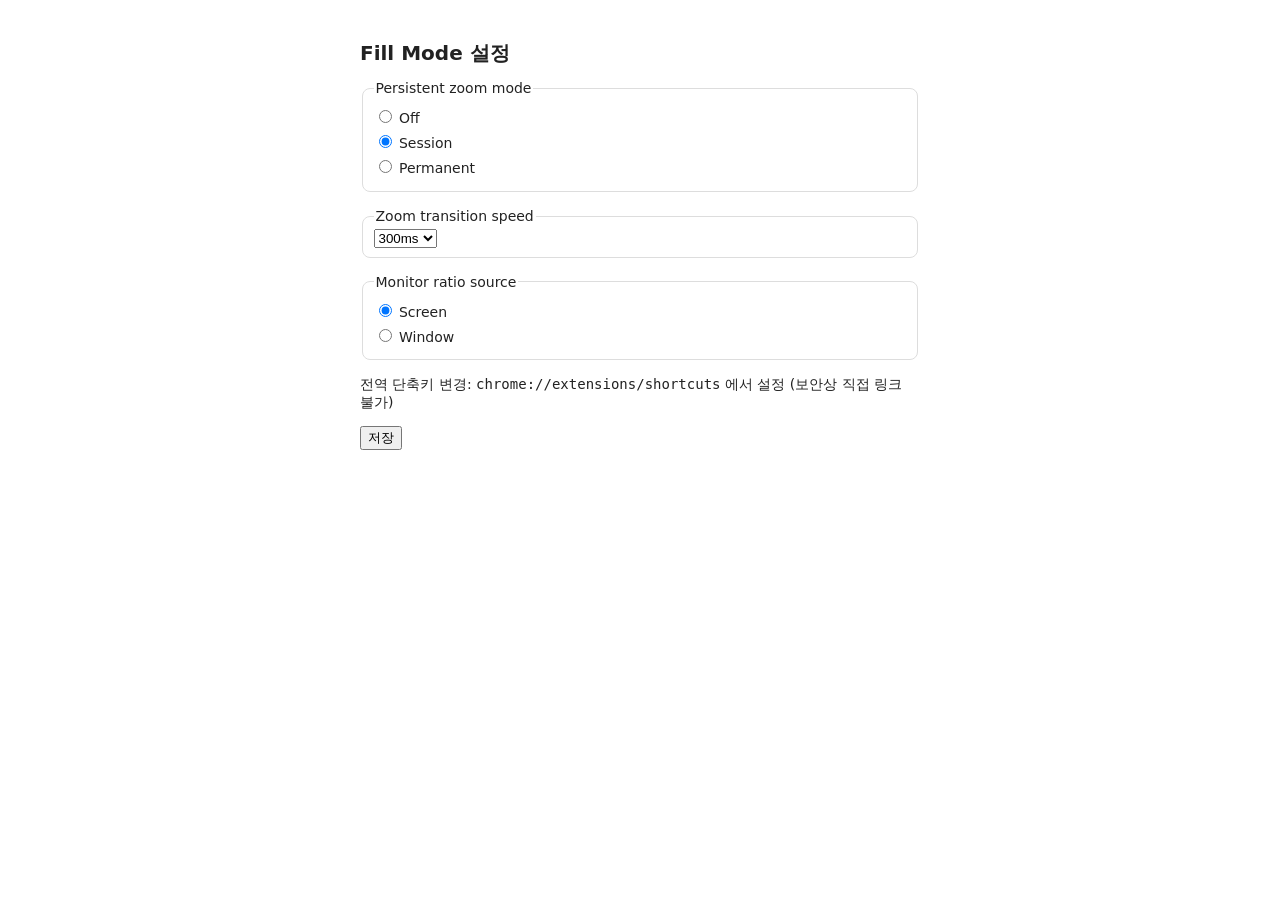
==== src/options/options.html @ ae08876c "* First commit" ====
<!DOCTYPE html>
<html lang="ko">
<head>
  <meta charset="UTF-8" />
  <title>Fill Mode 설정</title>
  <style>
    body {
      max-width: 560px;
      margin: 40px auto;
      font-family: system-ui, -apple-system, sans-serif;
      font-size: 14px;
      color: #222;
    }
    h1 { font-size: 20px; }
    fieldset { margin-bottom: 16px; border: 1px solid #ddd; border-radius: 8px; }
    label { display: block; margin: 6px 0; }
    #status { color: #2e7d32; }
  </style>
</head>
<body>
  <h1>Fill Mode 설정</h1>

  <fieldset>
    <legend>Persistent zoom mode</legend>
    <label><input type="radio" name="persistence" value="off" /> Off</label>
    <label><input type="radio" name="persistence" value="session" checked /> Session</label>
    <label><input type="radio" name="persistence" value="permanent" /> Permanent</label>
  </fieldset>

  <fieldset>
    <legend>Zoom transition speed</legend>
    <select id="transition-speed">
      <option value="0">0ms</option>
      <option value="150">150ms</option>
      <option value="300" selected>300ms</option>
      <option value="500">500ms</option>
    </select>
  </fieldset>

  <fieldset>
    <legend>Monitor ratio source</legend>
    <label><input type="radio" name="ratio-source" value="screen" checked /> Screen</label>
    <label><input type="radio" name="ratio-source" value="window" /> Window</label>
  </fieldset>

  <p>
    전역 단축키 변경:
    <code>chrome://extensions/shortcuts</code> 에서 설정 (보안상 직접 링크 불가)
  </p>

  <button id="save">저장</button>
  <span id="status"></span>

  <script src="options.js"></script>
</body>
</html>
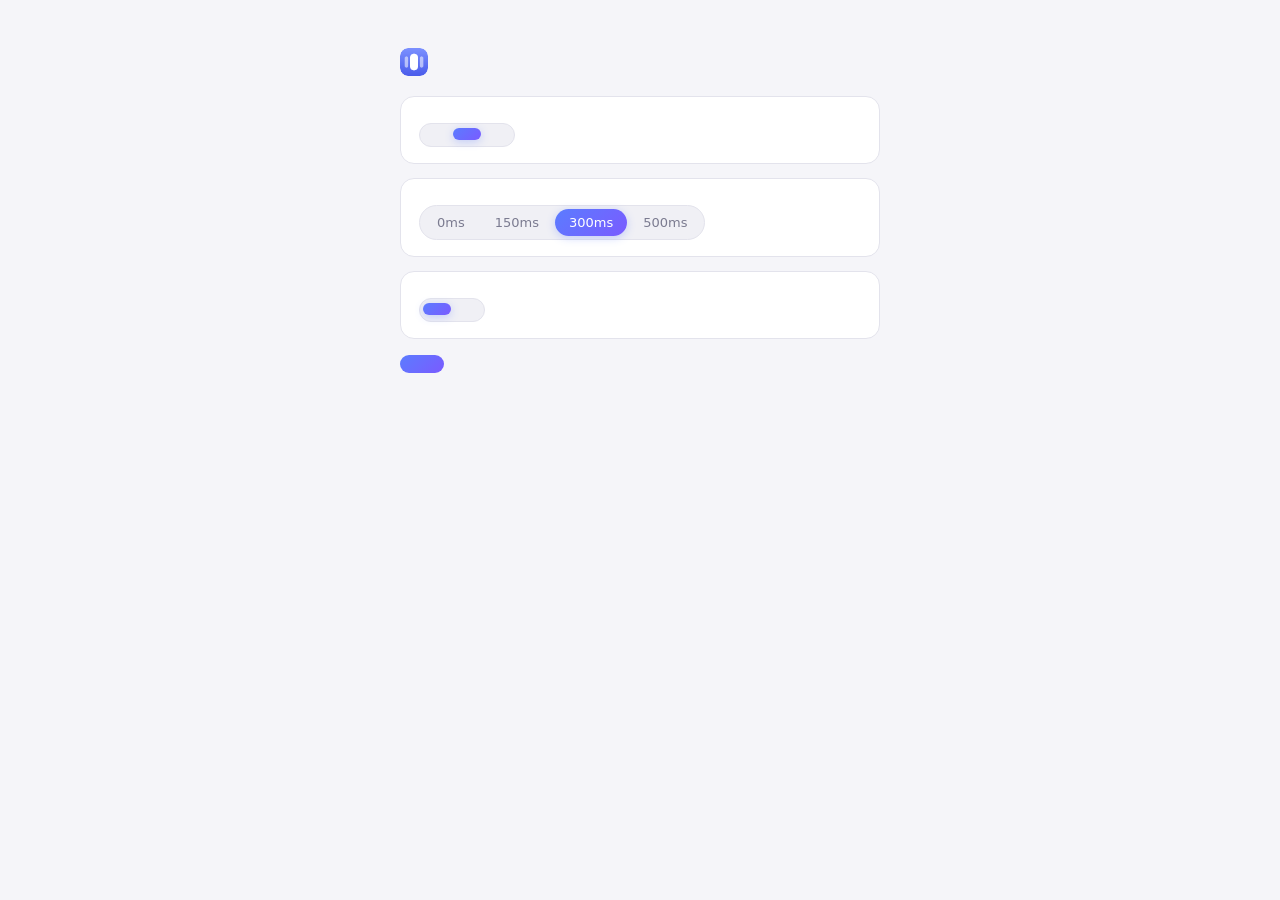
==== commit c714cfe0: "* Change UI" ====
--- a/src/options/options.html
+++ b/src/options/options.html
@@ -1,55 +1,56 @@
 <!DOCTYPE html>
-<html lang="ko">
+<html>
 <head>
   <meta charset="UTF-8" />
-  <title>Fill Mode 설정</title>
-  <style>
-    body {
-      max-width: 560px;
-      margin: 40px auto;
-      font-family: system-ui, -apple-system, sans-serif;
-      font-size: 14px;
-      color: #222;
-    }
-    h1 { font-size: 20px; }
-    fieldset { margin-bottom: 16px; border: 1px solid #ddd; border-radius: 8px; }
-    label { display: block; margin: 6px 0; }
-    #status { color: #2e7d32; }
-  </style>
+  <title>Fill Mode</title>
+  <link rel="stylesheet" href="options.css" />
 </head>
 <body>
-  <h1>Fill Mode 설정</h1>
+  <main>
+    <header>
+      <img src="/icons/icon48.png" alt="" width="28" height="28" />
+      <h1 id="page-title" data-i18n="optionsTitle"></h1>
+    </header>
 
-  <fieldset>
-    <legend>Persistent zoom mode</legend>
-    <label><input type="radio" name="persistence" value="off" /> Off</label>
-    <label><input type="radio" name="persistence" value="session" checked /> Session</label>
-    <label><input type="radio" name="persistence" value="permanent" /> Permanent</label>
-  </fieldset>
+    <section class="card">
+      <h2 data-i18n="persistence"></h2>
+      <div class="segmented" role="radiogroup">
+        <label><input type="radio" name="persistence" value="off" />
+          <span data-i18n="persistOff"></span></label>
+        <label><input type="radio" name="persistence" value="session" checked />
+          <span data-i18n="persistSession"></span></label>
+        <label><input type="radio" name="persistence" value="permanent" />
+          <span data-i18n="persistPermanent"></span></label>
+      </div>
+    </section>
 
-  <fieldset>
-    <legend>Zoom transition speed</legend>
-    <select id="transition-speed">
-      <option value="0">0ms</option>
-      <option value="150">150ms</option>
-      <option value="300" selected>300ms</option>
-      <option value="500">500ms</option>
-    </select>
-  </fieldset>
+    <section class="card">
+      <h2 data-i18n="transitionSpeed"></h2>
+      <div class="segmented" role="radiogroup">
+        <label><input type="radio" name="transition-speed" value="0" /><span>0ms</span></label>
+        <label><input type="radio" name="transition-speed" value="150" /><span>150ms</span></label>
+        <label><input type="radio" name="transition-speed" value="300" checked /><span>300ms</span></label>
+        <label><input type="radio" name="transition-speed" value="500" /><span>500ms</span></label>
+      </div>
+    </section>
 
-  <fieldset>
-    <legend>Monitor ratio source</legend>
-    <label><input type="radio" name="ratio-source" value="screen" checked /> Screen</label>
-    <label><input type="radio" name="ratio-source" value="window" /> Window</label>
-  </fieldset>
+    <section class="card">
+      <h2 data-i18n="ratioSource"></h2>
+      <div class="segmented" role="radiogroup">
+        <label><input type="radio" name="ratio-source" value="screen" checked />
+          <span data-i18n="ratioScreen"></span></label>
+        <label><input type="radio" name="ratio-source" value="window" />
+          <span data-i18n="ratioWindow"></span></label>
+      </div>
+    </section>
 
-  <p>
-    전역 단축키 변경:
-    <code>chrome://extensions/shortcuts</code> 에서 설정 (보안상 직접 링크 불가)
-  </p>
+    <p class="note" data-i18n="shortcutsNote"></p>
 
-  <button id="save">저장</button>
-  <span id="status"></span>
+    <div class="actions">
+      <button id="save" class="primary" data-i18n="save"></button>
+      <span id="status" role="status"></span>
+    </div>
+  </main>
 
   <script src="options.js"></script>
 </body>
--- a/src/options/options.css
+++ b/src/options/options.css
@@ -0,0 +1,153 @@
+:root {
+  --bg: #f5f5f9;
+  --card: #ffffff;
+  --card-2: #f0f0f5;
+  --border: #e3e3ec;
+  --text: #24242e;
+  --muted: #7b7b90;
+  --accent: #5b7cff;
+  --accent-2: #7a5bff;
+  --accent-grad: linear-gradient(135deg, var(--accent), var(--accent-2));
+  --radius: 14px;
+}
+
+@media (prefers-color-scheme: dark) {
+  :root {
+    --bg: #14141a;
+    --card: #1e1e27;
+    --card-2: #26262f;
+    --border: #30303d;
+    --text: #f1f1f6;
+    --muted: #8d8da1;
+  }
+}
+
+* {
+  box-sizing: border-box;
+}
+
+body {
+  margin: 0;
+  font-family: system-ui, -apple-system, "Segoe UI", sans-serif;
+  font-size: 14px;
+  color: var(--text);
+  background: var(--bg);
+  -webkit-font-smoothing: antialiased;
+}
+
+main {
+  max-width: 520px;
+  margin: 48px auto;
+  padding: 0 20px;
+}
+
+header {
+  display: flex;
+  align-items: center;
+  gap: 10px;
+  margin-bottom: 20px;
+}
+
+header img {
+  border-radius: 8px;
+}
+
+h1 {
+  margin: 0;
+  font-size: 19px;
+  font-weight: 700;
+}
+
+.card {
+  padding: 16px 18px;
+  margin-bottom: 14px;
+  border-radius: var(--radius);
+  background: var(--card);
+  border: 1px solid var(--border);
+}
+
+h2 {
+  margin: 0 0 10px;
+  font-size: 13px;
+  font-weight: 600;
+  color: var(--muted);
+}
+
+/* segmented control */
+
+.segmented {
+  display: inline-flex;
+  padding: 3px;
+  gap: 2px;
+  border-radius: 999px;
+  background: var(--card-2);
+  border: 1px solid var(--border);
+}
+
+.segmented label {
+  position: relative;
+  cursor: pointer;
+}
+
+.segmented input {
+  position: absolute;
+  opacity: 0;
+  pointer-events: none;
+}
+
+.segmented span {
+  display: inline-block;
+  padding: 6px 14px;
+  border-radius: 999px;
+  font-size: 13px;
+  color: var(--muted);
+  transition: color 0.15s ease, background 0.15s ease;
+}
+
+.segmented label:hover span {
+  color: var(--text);
+}
+
+.segmented input:checked + span {
+  background: var(--accent-grad);
+  color: #fff;
+  box-shadow: 0 2px 8px rgba(91, 124, 255, 0.3);
+}
+
+.segmented input:focus-visible + span {
+  outline: 2px solid var(--accent);
+  outline-offset: 2px;
+}
+
+.note {
+  margin: 16px 2px;
+  font-size: 12.5px;
+  color: var(--muted);
+}
+
+.actions {
+  display: flex;
+  align-items: center;
+  gap: 12px;
+}
+
+button.primary {
+  padding: 9px 22px;
+  border-radius: 999px;
+  border: none;
+  background: var(--accent-grad);
+  color: #fff;
+  font-size: 13px;
+  font-weight: 600;
+  cursor: pointer;
+  transition: filter 0.15s ease;
+}
+
+button.primary:hover {
+  filter: brightness(1.1);
+}
+
+#status {
+  font-size: 13px;
+  color: #34a853;
+}
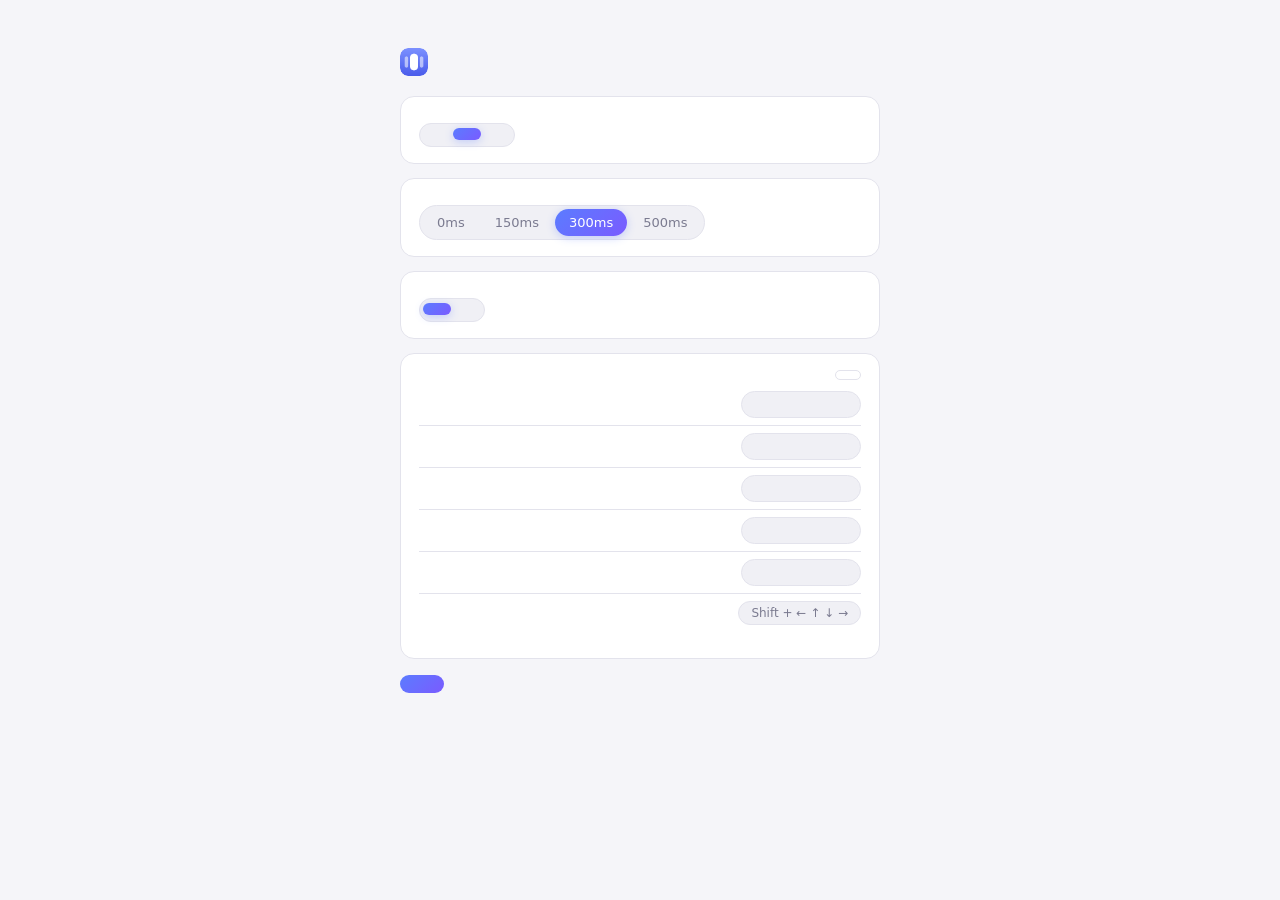
==== commit 6eadb6b0: "* Add pan control, in-page shortcuts with HUD, key remapping, ratio labels - 위치 이동(pan): 팝업 D-pad + " ====
--- a/src/options/options.html
+++ b/src/options/options.html
@@ -44,6 +44,38 @@
       </div>
     </section>
 
+    <section class="card">
+      <div class="card-head">
+        <h2 data-i18n="shortcuts"></h2>
+        <button id="keys-default" class="ghost" data-i18n="resetDefaults"></button>
+      </div>
+      <div class="shortcut-row">
+        <span data-i18n="scToggle"></span>
+        <input class="key-input" data-action="toggle" readonly />
+      </div>
+      <div class="shortcut-row">
+        <span data-i18n="cmdCyclePreset"></span>
+        <input class="key-input" data-action="cycle" readonly />
+      </div>
+      <div class="shortcut-row">
+        <span data-i18n="cmdDecreaseZoom"></span>
+        <input class="key-input" data-action="zoomOut" readonly />
+      </div>
+      <div class="shortcut-row">
+        <span data-i18n="cmdIncreaseZoom"></span>
+        <input class="key-input" data-action="zoomIn" readonly />
+      </div>
+      <div class="shortcut-row">
+        <span data-i18n="panReset"></span>
+        <input class="key-input" data-action="panReset" readonly />
+      </div>
+      <div class="shortcut-row">
+        <span data-i18n="pan"></span>
+        <kbd>Shift + ← ↑ ↓ →</kbd>
+      </div>
+      <p class="note in-card" data-i18n="shortcutsFullscreenNote"></p>
+    </section>
+
     <p class="note" data-i18n="shortcutsNote"></p>
 
     <div class="actions">
--- a/src/options/options.css
+++ b/src/options/options.css
@@ -119,12 +119,88 @@
   outline-offset: 2px;
 }
 
+/* shortcuts */
+
+.card-head {
+  display: flex;
+  align-items: center;
+  justify-content: space-between;
+  margin-bottom: 4px;
+}
+
+.card-head h2 {
+  margin: 0;
+}
+
+.shortcut-row {
+  display: flex;
+  align-items: center;
+  justify-content: space-between;
+  padding: 7px 0;
+  border-bottom: 1px solid var(--border);
+}
+
+.shortcut-row:last-of-type {
+  border-bottom: none;
+}
+
+.key-input {
+  width: 120px;
+  padding: 5px 10px;
+  text-align: center;
+  border-radius: 999px;
+  border: 1px solid var(--border);
+  background: var(--card-2);
+  color: var(--text);
+  font-size: 12.5px;
+  font-family: inherit;
+  cursor: pointer;
+  caret-color: transparent;
+  outline: none;
+  transition: border-color 0.15s ease;
+}
+
+.key-input:focus {
+  border-color: var(--accent);
+}
+
+kbd {
+  padding: 4px 12px;
+  border-radius: 999px;
+  border: 1px solid var(--border);
+  background: var(--card-2);
+  color: var(--muted);
+  font-size: 12px;
+  font-family: inherit;
+}
+
+button.ghost {
+  padding: 4px 12px;
+  border-radius: 999px;
+  border: 1px solid var(--border);
+  background: transparent;
+  color: var(--muted);
+  font-size: 12px;
+  cursor: pointer;
+  transition: color 0.15s ease, border-color 0.15s ease;
+}
+
+button.ghost:hover {
+  color: var(--text);
+  border-color: var(--accent);
+}
+
 .note {
   margin: 16px 2px;
   font-size: 12.5px;
   color: var(--muted);
 }
 
+.note.in-card {
+  margin: 10px 0 0;
+  font-size: 12px;
+}
+
 .actions {
   display: flex;
   align-items: center;
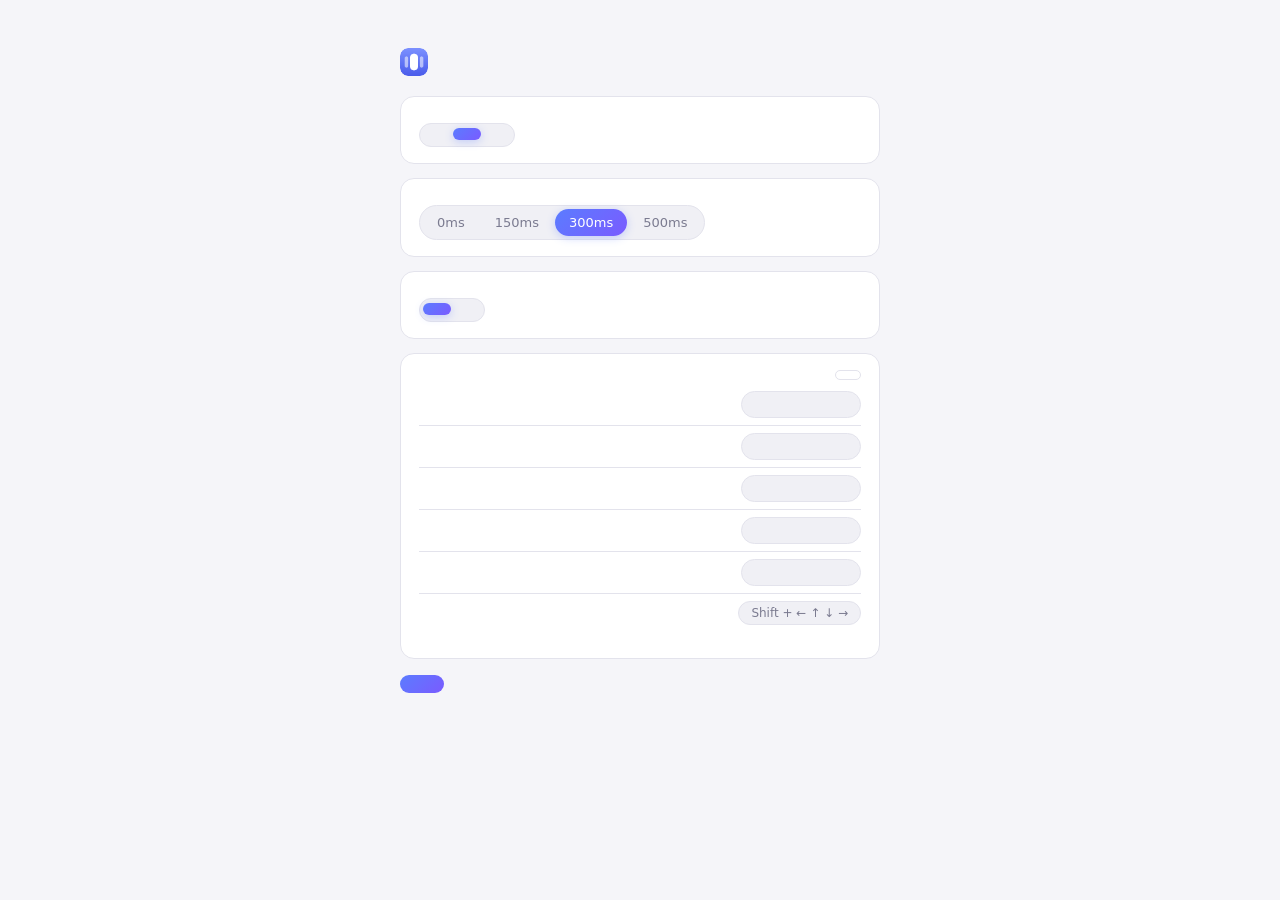
==== commit 590e04d4: "* Use physical key codes (e.code) so shortcuts work under Korean IME 한글 자판에서는 e.key가 'ㅋ' 등 조합 문자로 들어" ====
--- a/src/options/options.html
+++ b/src/options/options.html
@@ -84,6 +84,7 @@
     </div>
   </main>
 
+  <script src="../common/keys.js"></script>
   <script src="options.js"></script>
 </body>
 </html>
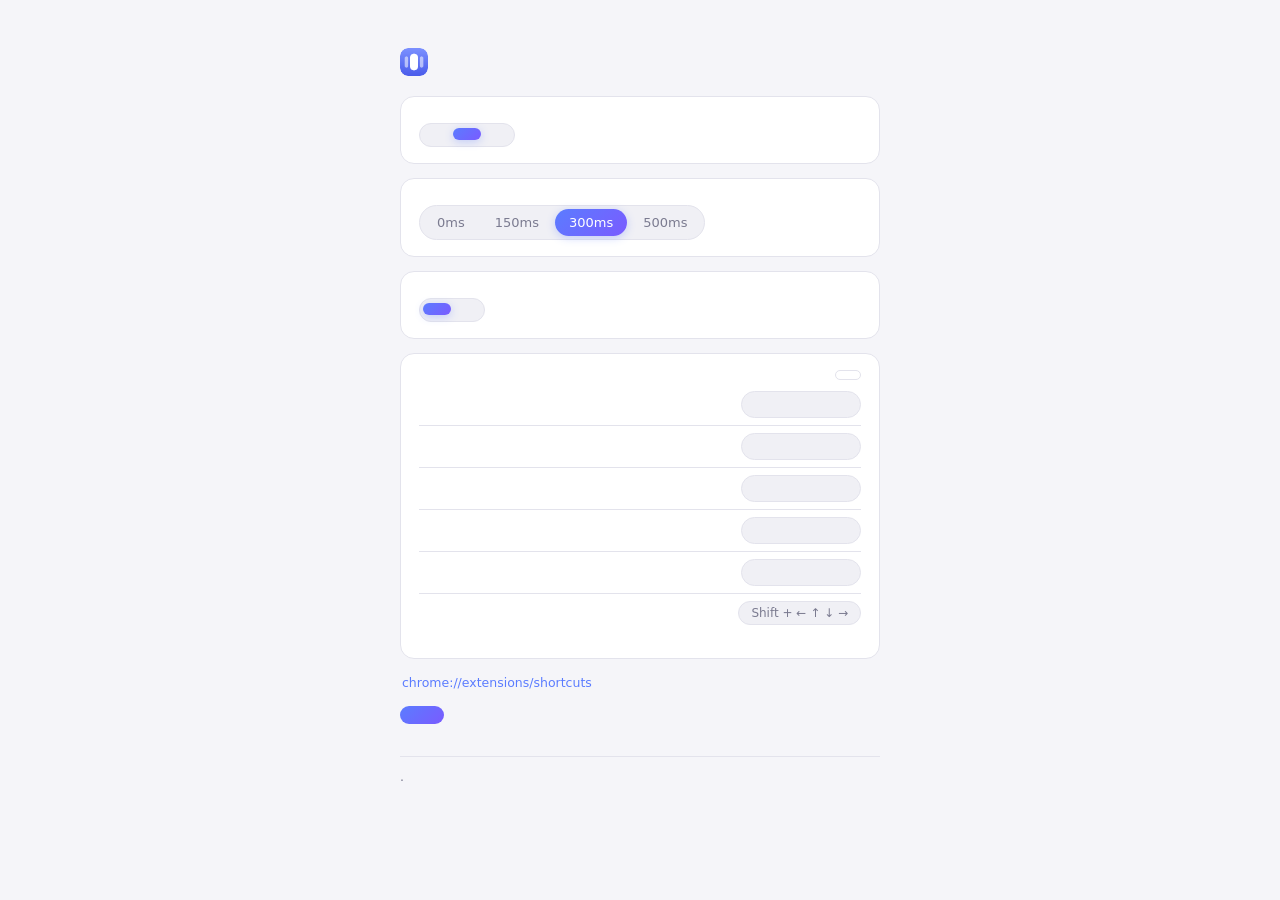
==== commit 8b66fa67: "* Options: clickable shortcuts link, homepage link + version footer - chrome://extensions/shortcuts를" ====
--- a/src/options/options.html
+++ b/src/options/options.html
@@ -76,12 +76,21 @@
       <p class="note in-card" data-i18n="shortcutsFullscreenNote"></p>
     </section>
 
-    <p class="note" data-i18n="shortcutsNote"></p>
+    <p class="note">
+      <span data-i18n="shortcutsNote"></span>
+      <a href="#" id="open-shortcuts">chrome://extensions/shortcuts</a>
+    </p>
 
     <div class="actions">
       <button id="save" class="primary" data-i18n="save"></button>
       <span id="status" role="status"></span>
     </div>
+
+    <footer class="page-foot">
+      <span id="version"></span> ·
+      <a href="https://tinklerk.github.io/Fill-Mode/" target="_blank" rel="noopener"
+        data-i18n="homepage"></a>
+    </footer>
   </main>
 
   <script src="../common/keys.js"></script>
--- a/src/options/options.css
+++ b/src/options/options.css
@@ -227,3 +227,22 @@
   font-size: 13px;
   color: #34a853;
 }
+
+.note a,
+.page-foot a {
+  color: var(--accent);
+  text-decoration: none;
+}
+
+.note a:hover,
+.page-foot a:hover {
+  text-decoration: underline;
+}
+
+.page-foot {
+  margin-top: 32px;
+  padding-top: 16px;
+  border-top: 1px solid var(--border);
+  color: var(--muted);
+  font-size: 12.5px;
+}
